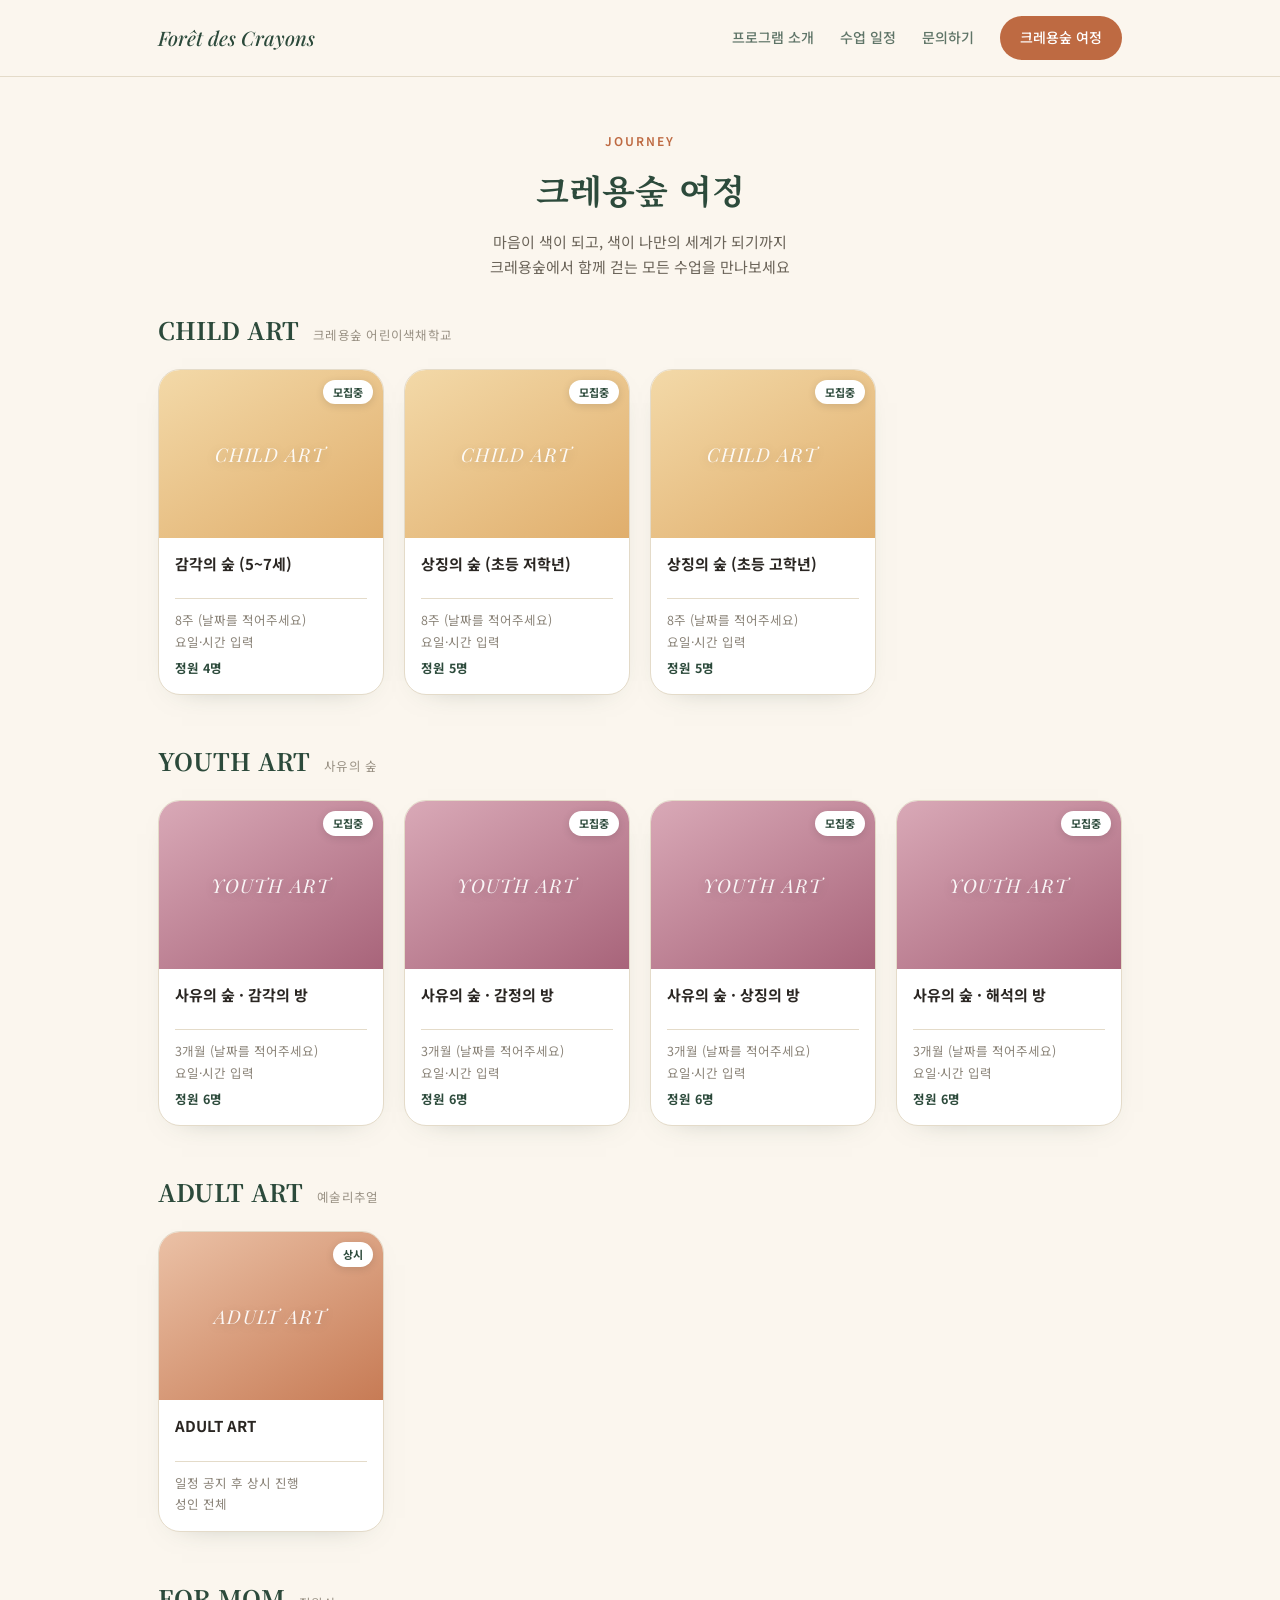
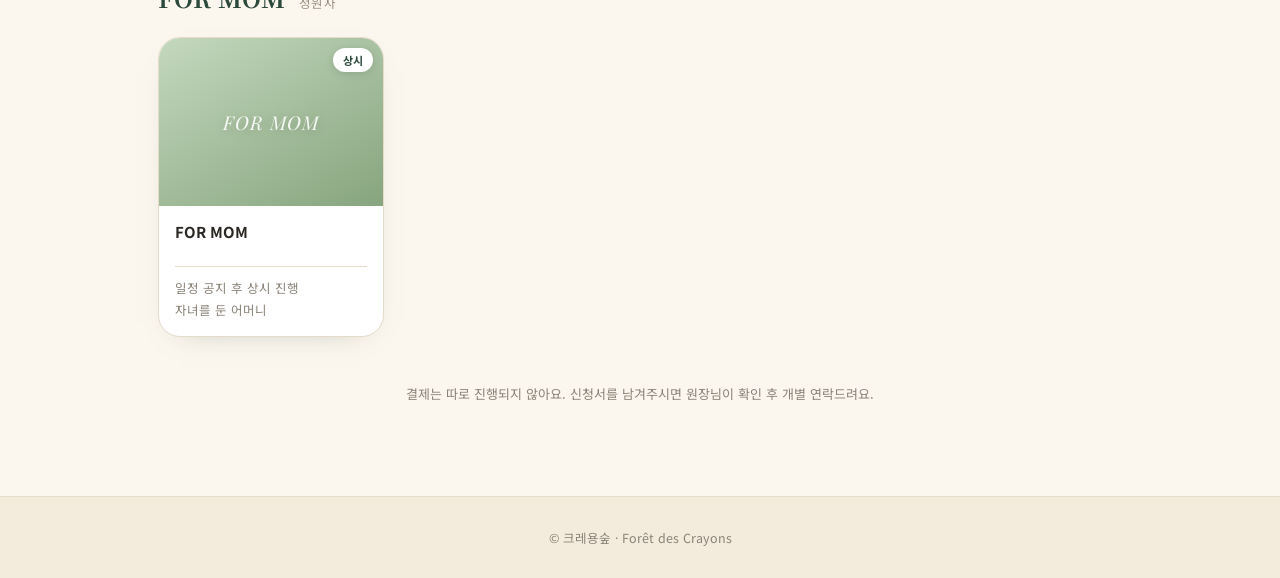
==== classes.html @ 74b53e1e "Add files via upload" ====
<!DOCTYPE html>
<html lang="ko">
<head>
<meta charset="UTF-8">
<meta name="viewport" content="width=device-width, initial-scale=1.0">
<title>크레용숲 여정 | 크레용숲</title>
<meta name="description" content="크레용숲에서 함께 걷는 모든 수업을 한 곳에서 확인하고 신청하세요">
<link rel="preconnect" href="https://fonts.googleapis.com">
<link href="https://fonts.googleapis.com/css2?family=Playfair+Display:ital,wght@0,500;1,500;1,600&family=Noto+Serif+KR:wght@500;700&family=Noto+Sans+KR:wght@300;400;500;600;700&display=swap" rel="stylesheet">
<link rel="stylesheet" href="css/programs.css">
<style>
  :root{
    --ivory:#FBF6EE; --ivory-deep:#F3EBDC; --forest:#2C4A3B; --clay:#BE6A42;
    --gold:#D3A24C; --berry:#8B4B5C; --sage:#93AC8C; --ink:#2A2622; --paper:#FFFFFF; --line:#E4DBC9;
    --shadow:0 20px 50px -25px rgba(44,74,59,0.35); --radius-lg:32px; --radius-md:20px;
  }
  *{box-sizing:border-box; margin:0; padding:0;}
  html{scroll-behavior:smooth;}
  body{font-family:'Noto Sans KR',sans-serif; background:var(--ivory); color:var(--ink); line-height:1.7; -webkit-font-smoothing:antialiased;}
  .logotype{font-family:'Playfair Display',serif; font-style:italic; font-weight:500;}
  a{color:inherit; text-decoration:none;} img{display:block; max-width:100%;}
  .wrap{max-width:1020px; margin:0 auto; padding:0 28px;}
  @media(max-width:720px){.wrap{padding:0 20px;}}
  header{position:sticky; top:0; z-index:200; background:rgba(251,246,238,.92); backdrop-filter:blur(10px); border-bottom:1px solid var(--line);}
  .nav-inner{max-width:1020px; margin:0 auto; padding:16px 28px; display:flex; align-items:center; justify-content:space-between;}
  .brand{font-size:20px; color:var(--forest);}
  nav.menu{display:flex; gap:26px; align-items:center;}
  nav.menu a{font-size:14px; font-weight:500; color:var(--forest); opacity:.75;}
  .cta-btn{background:var(--clay); color:#fff !important; opacity:1 !important; padding:10px 20px; border-radius:999px; font-size:13.5px; font-weight:600;}
  @media(max-width:700px){nav.menu a:not(.cta-btn){display:none;} .nav-inner{padding:14px 20px;}}
  .page-head{padding-top:54px; padding-bottom:30px; text-align:center;}
  .eyebrow{font-size:12px; letter-spacing:.16em; text-transform:uppercase; font-weight:600; color:var(--clay);}
  .page-head h1{font-family:'Noto Serif KR',serif; font-size:clamp(26px,4vw,34px); color:var(--forest); margin-top:10px;}
  .page-head p{color:#6b6459; margin-top:10px; font-size:15px;}
  .count{margin:0 0 16px; font-size:13px; color:#8a8378; text-align:right;}
  main.wrap{padding-bottom:90px;}
  footer{background:var(--ivory-deep); border-top:1px solid var(--line); padding:30px 0; text-align:center; font-size:12.5px; color:#8a8378;}
</style>
</head>
<body>
<header>
  <div class="nav-inner">
    <a href="index.html" class="brand logotype">Forêt des Crayons</a>
    <nav class="menu">
      <a href="index.html#program">프로그램 소개</a>
      <a href="index.html#events">수업 일정</a>
      <a href="index.html#contact">문의하기</a>
      <a href="classes.html" class="cta-btn">크레용숲 여정</a>
    </nav>
  </div>
</header>

<div class="wrap page-head">
  <div class="eyebrow">Journey</div>
  <h1>크레용숲 여정</h1>
  <p>마음이 색이 되고, 색이 나만의 세계가 되기까지<br>크레용숲에서 함께 걷는 모든 수업을 만나보세요</p>
</div>

<main class="wrap">
  <div id="progGrid"><div class="prog-empty">수업을 불러오는 중이에요…</div></div>
  <p style="text-align:center; margin-top:30px; font-size:13px; color:#8a8378;">결제는 따로 진행되지 않아요. 신청서를 남겨주시면 원장님이 확인 후 개별 연락드려요.</p>
</main>

<footer>© 크레용숲 · Forêt des Crayons</footer>

<script src="js/programs.js"></script>
<script>
loadClassData(data => {
  document.getElementById('progGrid').innerHTML = renderClassSections(data, 0);
});
</script>
</body>
</html>
---- css/programs.css ----
/* 수업(여정) 카드 · 구분 섹션 공통 스타일 (index.html, classes.html) */
.cls-section{margin-bottom:46px;}
.cls-sec-head{display:flex; align-items:baseline; gap:14px; flex-wrap:wrap; margin-bottom:18px;}
.cls-sec-head h2{font-family:'Noto Serif KR',serif; font-size:clamp(19px,2.6vw,24px); color:var(--forest); font-weight:700;}
.cls-sec-head span{font-size:12.5px; color:#9a9285; letter-spacing:.02em;}
.cls-grid{display:grid; grid-template-columns:repeat(4,1fr); gap:20px;}
@media(max-width:900px){.cls-grid{grid-template-columns:repeat(3,1fr); gap:16px;}}
@media(max-width:680px){.cls-grid{grid-template-columns:repeat(2,1fr); gap:12px;}}
.cls-card{display:flex; flex-direction:column; background:var(--paper); border:1px solid var(--line); border-radius:22px; overflow:hidden; transition:transform .25s, box-shadow .25s; box-shadow:0 10px 30px -24px rgba(44,74,59,.5);}
.cls-card:hover{transform:translateY(-4px); box-shadow:var(--shadow);}
.cls-photo{position:relative; aspect-ratio:4/3; overflow:hidden; display:flex; align-items:center; justify-content:center;}
.cls-photo img{position:absolute; inset:0; width:100%; height:100%; object-fit:cover;}
.cls-ph{font-family:'Playfair Display',serif; font-style:italic; font-size:clamp(15px,2vw,19px); color:rgba(255,255,255,.92); letter-spacing:.06em; text-shadow:0 2px 12px rgba(0,0,0,.18); text-align:center; padding:0 10px;}
.cls-status{position:absolute; top:10px; right:10px; font-size:11px; font-weight:700; padding:3px 10px; border-radius:999px; background:#fff; color:var(--forest); box-shadow:0 2px 8px rgba(0,0,0,.12);}
.cls-status.closed{background:rgba(30,26,20,.75); color:#fff;}
.cls-body{padding:15px 16px 16px; display:flex; flex-direction:column; flex:1;}
.cls-title{font-size:15px; font-weight:700; color:var(--ink); line-height:1.45; padding-bottom:12px; margin-bottom:11px; border-bottom:1px solid var(--line); min-height:3.1em; word-break:keep-all;}
.cls-meta{font-size:12.5px; color:#8a8378; line-height:1.65; display:flex; flex-direction:column; gap:1px;}
.cls-seat{margin-top:4px; font-weight:700; color:var(--forest);}
.cls-seat.low{color:#B4482A;}
.cls-seat.full{color:#9a9285;}
@media(max-width:680px){.cls-title{font-size:14px; min-height:0;} .cls-body{padding:12px 13px 14px;} .cls-meta{font-size:12px;}}
.prog-empty{text-align:center; color:#9a9285; padding:40px 0; font-size:14px;}
.prog-more{text-align:center; margin-top:8px;}
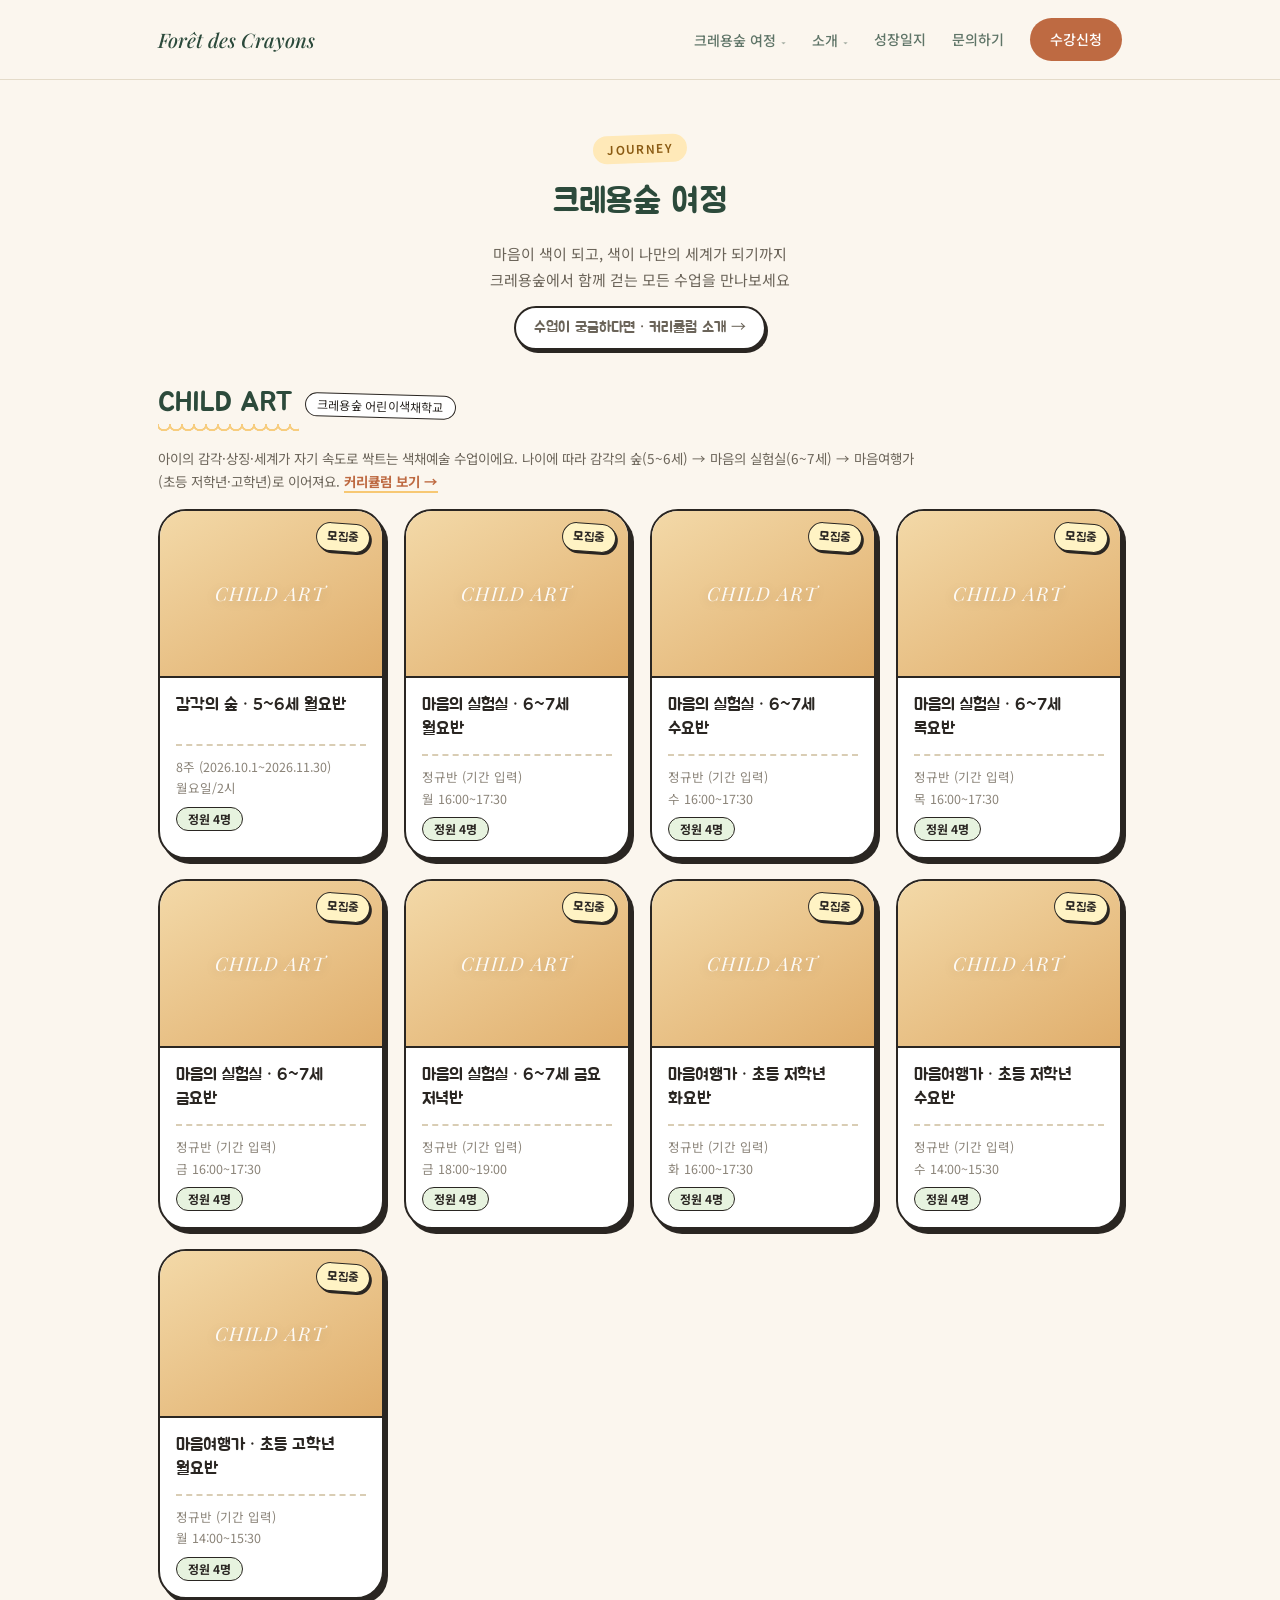
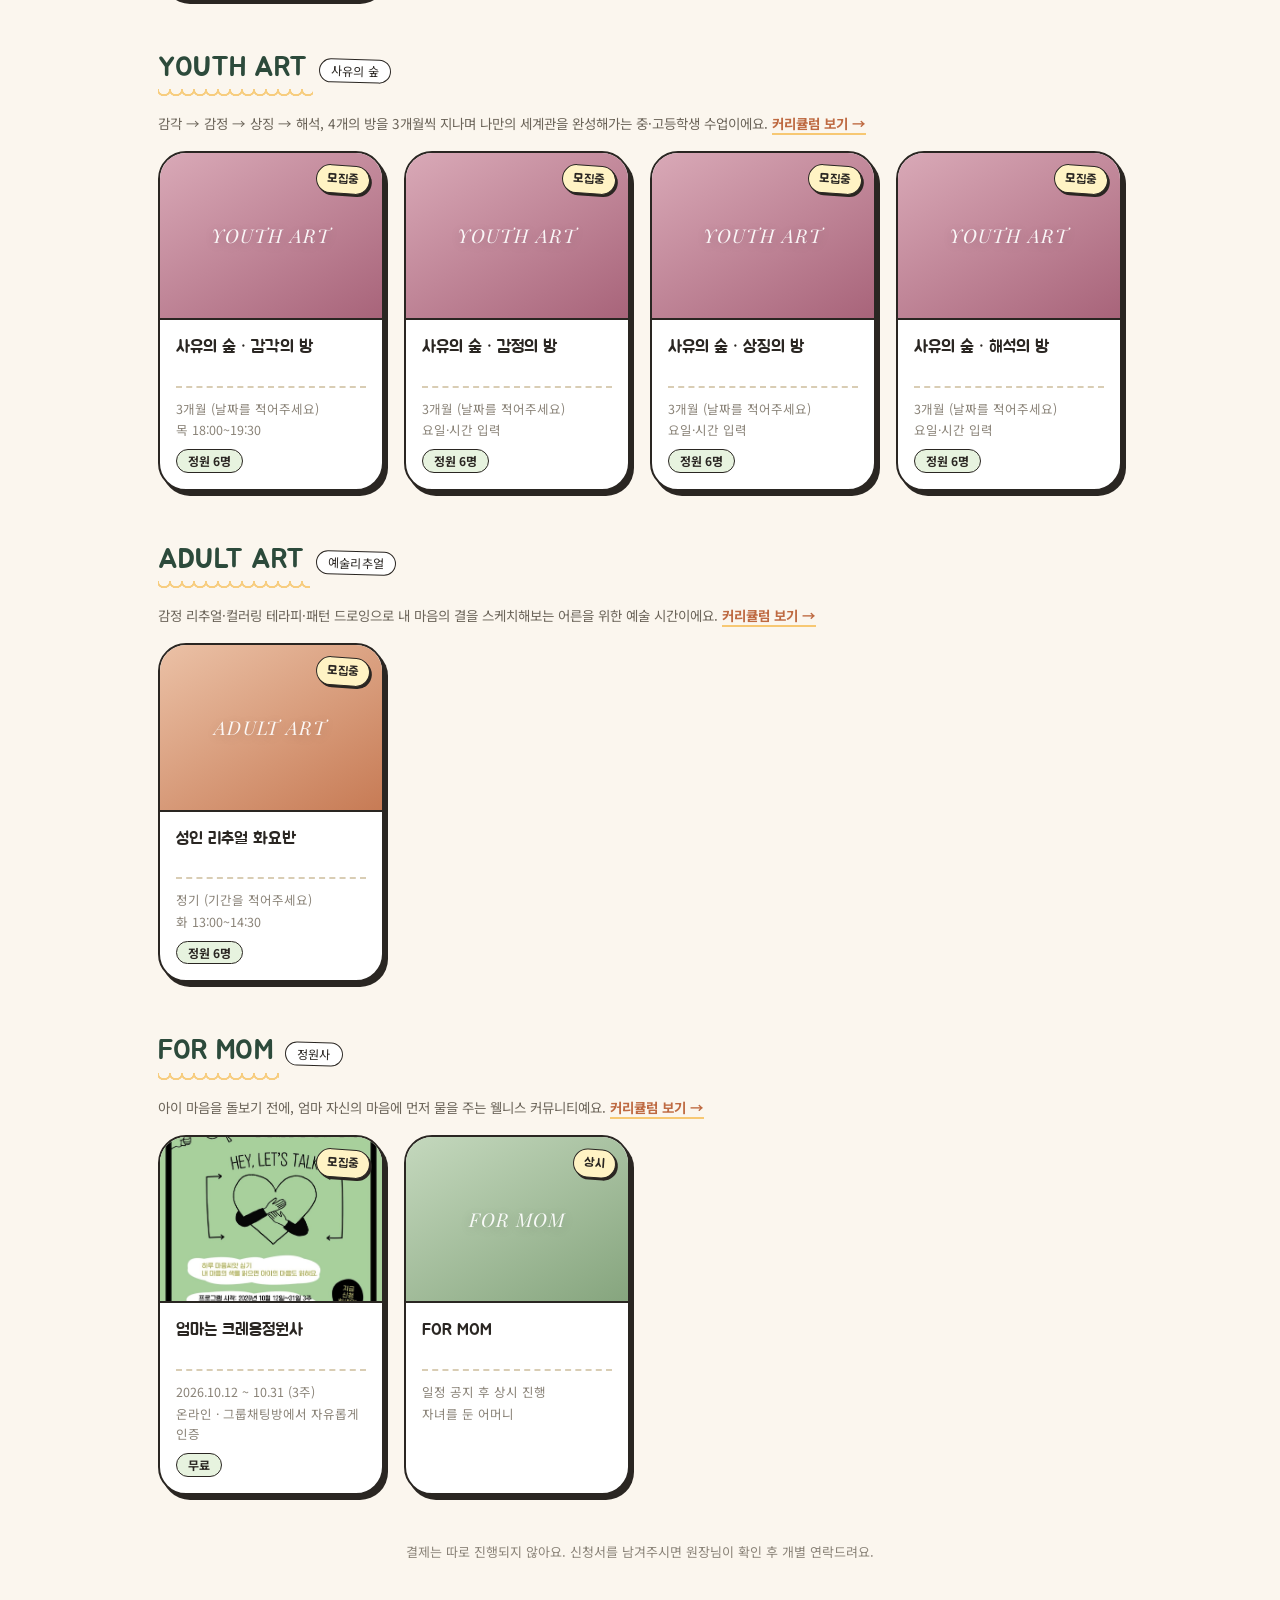
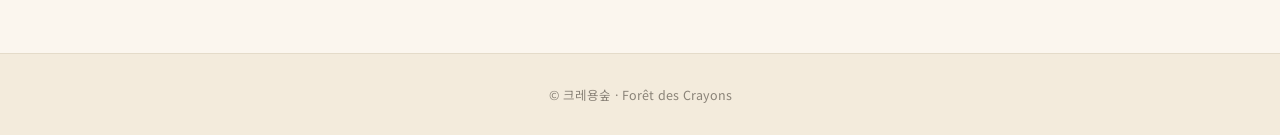
==== commit d727ed2b: "Add files via upload" ====
--- a/classes.html
+++ b/classes.html
@@ -54,6 +54,7 @@
   <div class="eyebrow">Journey</div>
   <h1>크레용숲 여정</h1>
   <p>마음이 색이 되고, 색이 나만의 세계가 되기까지<br>크레용숲에서 함께 걷는 모든 수업을 만나보세요</p>
+  <p style="margin-top:14px;"><a href="curriculum.html" style="display:inline-block; font-family:'Jua','Noto Sans KR',sans-serif; font-size:15px; padding:7px 18px; border:2px solid #2A2622; border-radius:999px; background:#fff; box-shadow:2px 3px 0 #2A2622;">수업이 궁금하다면 · 커리큘럼 소개 →</a></p>
 </div>
 
 <main class="wrap">
@@ -69,5 +70,6 @@
   document.getElementById('progGrid').innerHTML = renderClassSections(data, 0);
 });
 </script>
+<script src="js/nav.js"></script>
 </body>
 </html>
--- a/css/programs.css
+++ b/css/programs.css
@@ -1,3 +1,4 @@
+@import url('https://fonts.googleapis.com/css2?family=Jua&display=swap');
 /* 수업(여정) 카드 · 구분 섹션 공통 스타일 (index.html, classes.html) */
 .cls-section{margin-bottom:46px;}
 .cls-sec-head{display:flex; align-items:baseline; gap:14px; flex-wrap:wrap; margin-bottom:18px;}
@@ -22,3 +23,46 @@
 @media(max-width:680px){.cls-title{font-size:14px; min-height:0;} .cls-body{padding:12px 13px 14px;} .cls-meta{font-size:12px;}}
 .prog-empty{text-align:center; color:#9a9285; padding:40px 0; font-size:14px;}
 .prog-more{text-align:center; margin-top:8px;}
+
+/* ===== 귀여운 느낌 (둥글둥글 · 스티커 · 통통 튀는 움직임) ===== */
+:root{--cute-font:'Jua','Noto Sans KR',sans-serif; --cute-line:#2A2622;}
+.page-head h1{font-family:var(--cute-font) !important; font-weight:400 !important; letter-spacing:.01em;}
+.page-head .eyebrow{display:inline-block; background:#FFE9B8; color:#8a5a12; padding:4px 14px; border-radius:999px; transform:rotate(-2deg); letter-spacing:.12em;}
+.cls-sec-head{gap:12px;}
+.cls-sec-head h2{font-family:var(--cute-font); font-weight:400; font-size:clamp(22px,3vw,28px); position:relative; padding-bottom:6px;}
+.cls-sec-head h2::after{content:''; position:absolute; left:0; right:-6px; bottom:0; height:9px; background:radial-gradient(circle at 6px 0, transparent 5px, #F7C873 5.5px, #F7C873 7px, transparent 7.5px) 0 0/12px 9px repeat-x; opacity:.9;}
+.cls-sec-head span{background:#fff; border:1.5px solid var(--cute-line); border-radius:999px; padding:1px 11px; color:var(--cute-line); font-size:12px; transform:rotate(1.5deg);}
+.cls-card{border:2px solid var(--cute-line); border-radius:28px; box-shadow:4px 5px 0 var(--cute-line); transition:transform .22s cubic-bezier(.34,1.56,.64,1), box-shadow .22s;}
+.cls-card:hover{transform:translate(-2px,-5px) rotate(-1deg); box-shadow:7px 10px 0 var(--cute-line);}
+.cls-grid > a:nth-child(even) .cls-card:hover{transform:translate(-2px,-5px) rotate(1deg);}
+.cls-photo{border-bottom:2px solid var(--cute-line);}
+.cls-status{top:12px; right:12px; border:1.5px solid var(--cute-line); box-shadow:2px 2px 0 var(--cute-line); transform:rotate(4deg); font-family:var(--cute-font); font-weight:400; font-size:12.5px; background:#FFF3C4; color:var(--cute-line);}
+.cls-status.closed{background:#E9E4DA; color:#6b6459;}
+.cls-title{font-family:var(--cute-font); font-weight:400; font-size:17px; border-bottom:2px dashed #D9CDB4;}
+.cls-seat{display:inline-block; align-self:flex-start; margin-top:7px; background:#E7F3DF; border:1.5px solid var(--cute-line); border-radius:999px; padding:1px 11px; font-size:12px; color:var(--cute-line);}
+.cls-seat.low{background:#FFE1D6; color:var(--cute-line);}
+.cls-seat.full{background:#EEE9E0; color:#6b6459;}
+.cls-card .cls-new{position:absolute; left:10px; top:12px; background:#FF8FA3; color:#fff; border:1.5px solid var(--cute-line); border-radius:999px; font-family:var(--cute-font); font-size:12px; padding:2px 10px; transform:rotate(-5deg); box-shadow:2px 2px 0 var(--cute-line);}
+.prog-more a,.prog-more .btn{font-family:var(--cute-font);}
+@media(max-width:680px){.cls-card{border-radius:22px; box-shadow:3px 4px 0 var(--cute-line);} .cls-title{font-size:15px;}}
+@media(prefers-reduced-motion:reduce){.cls-card,.cls-card:hover{transition:none; transform:none;}}
+.cls-photo img{object-position:50% 38%;}
+
+/* 메인 페이지용 촘촘한 보기 */
+.cls-compact .cls-section{margin-bottom:22px;}
+.cls-compact .cls-sec-head{margin-bottom:10px;}
+.cls-compact .cls-grid{gap:14px;}
+.cls-compact .cls-photo{aspect-ratio:16/9;}
+.cls-compact .cls-body{padding:11px 13px 13px;}
+.cls-compact .cls-title{font-size:15px; min-height:0; padding-bottom:8px; margin-bottom:8px;}
+.cls-compact .cls-meta{font-size:12px; line-height:1.55;}
+.cls-compact .cls-status{top:8px; right:8px;}
+@media(max-width:680px){.cls-compact .cls-grid{gap:10px;} .cls-compact .cls-photo{aspect-ratio:3/2;} .cls-compact .cls-title{font-size:13.5px;}}
+
+.cls-compact .cls-photo.noimg{aspect-ratio:auto; height:40px; justify-content:flex-start; padding-left:12px;}
+.cls-compact .cls-photo.noimg .cls-ph{font-size:12px; letter-spacing:.1em; text-shadow:none;}
+.cls-compact .cls-photo.noimg .cls-status{top:7px;}
+
+.cls-sec-desc{margin:-4px 0 16px; font-size:13.5px; line-height:1.7; color:#6b6459; max-width:760px; word-break:keep-all;}
+.cls-sec-desc a{color:var(--clay); font-weight:700; white-space:nowrap; border-bottom:2px solid #F7C873;}
+.cls-compact .cls-sec-desc{margin-bottom:12px; font-size:13px;}
